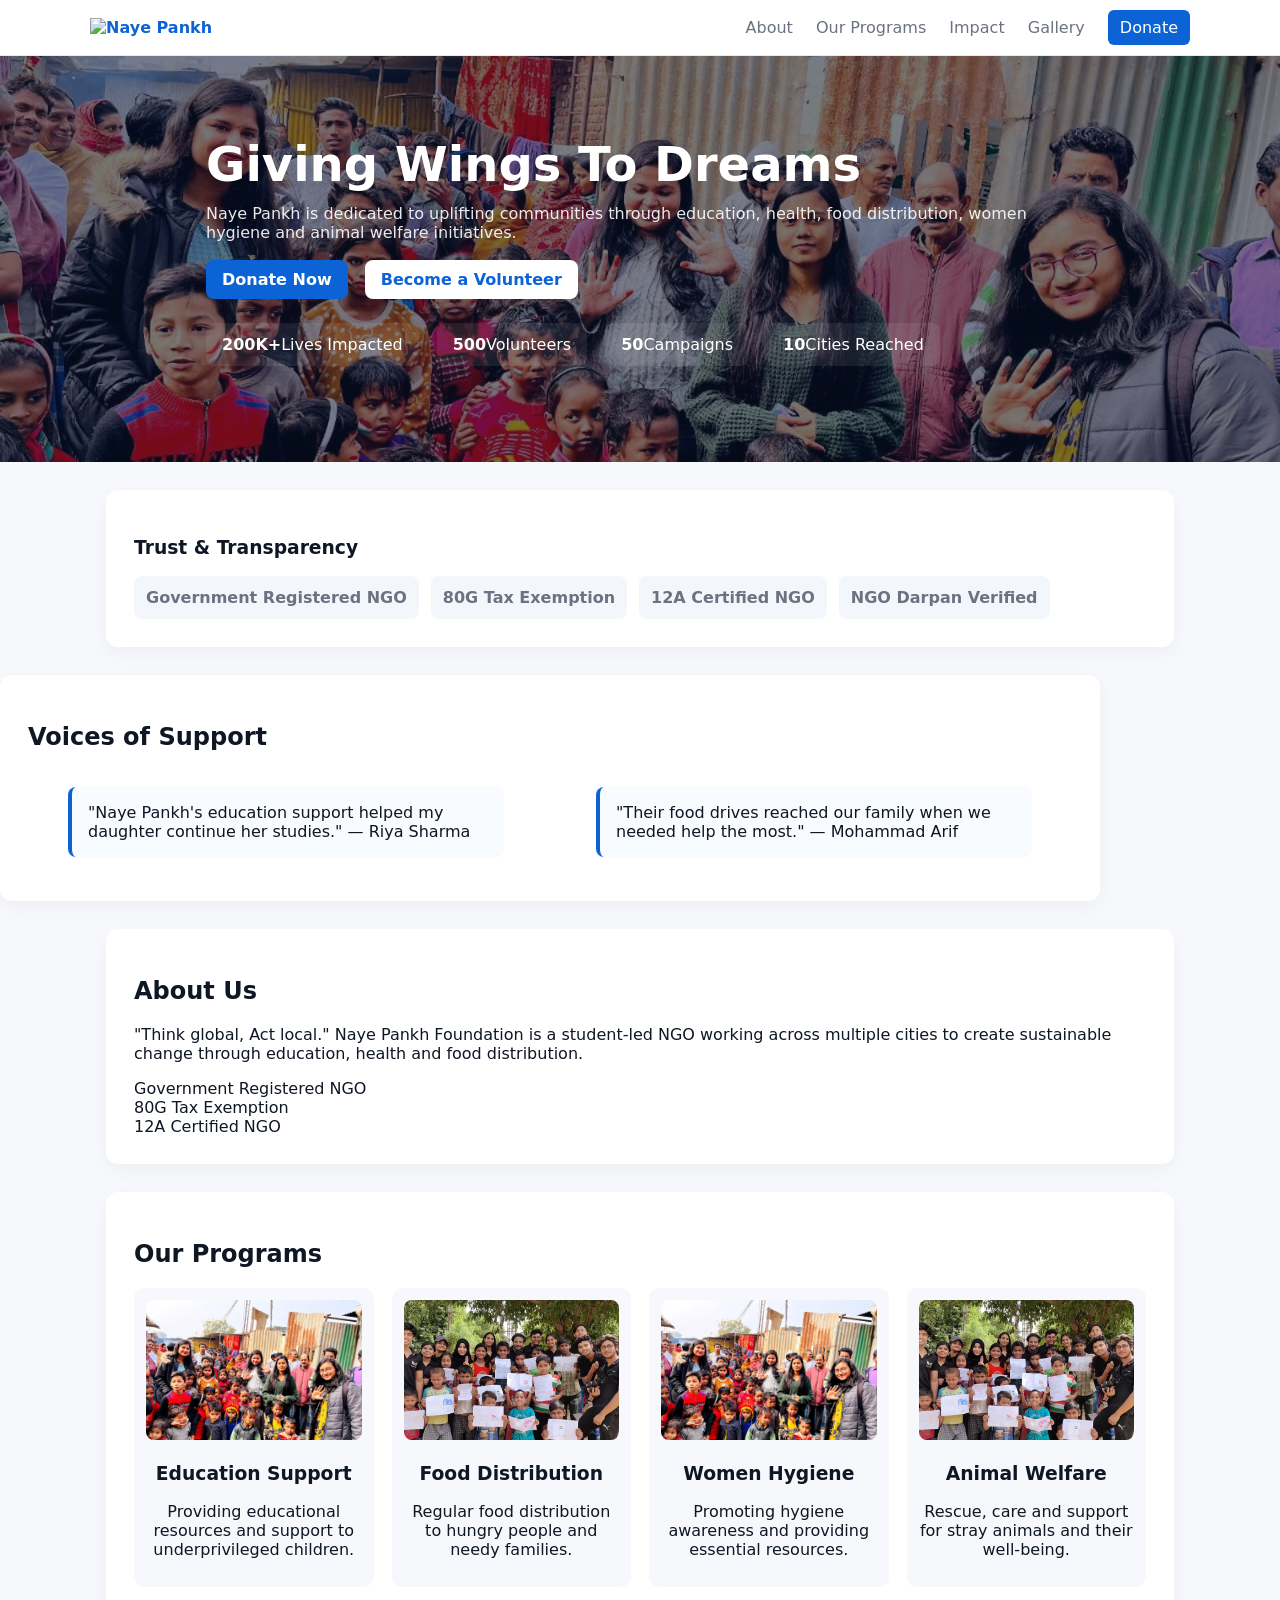
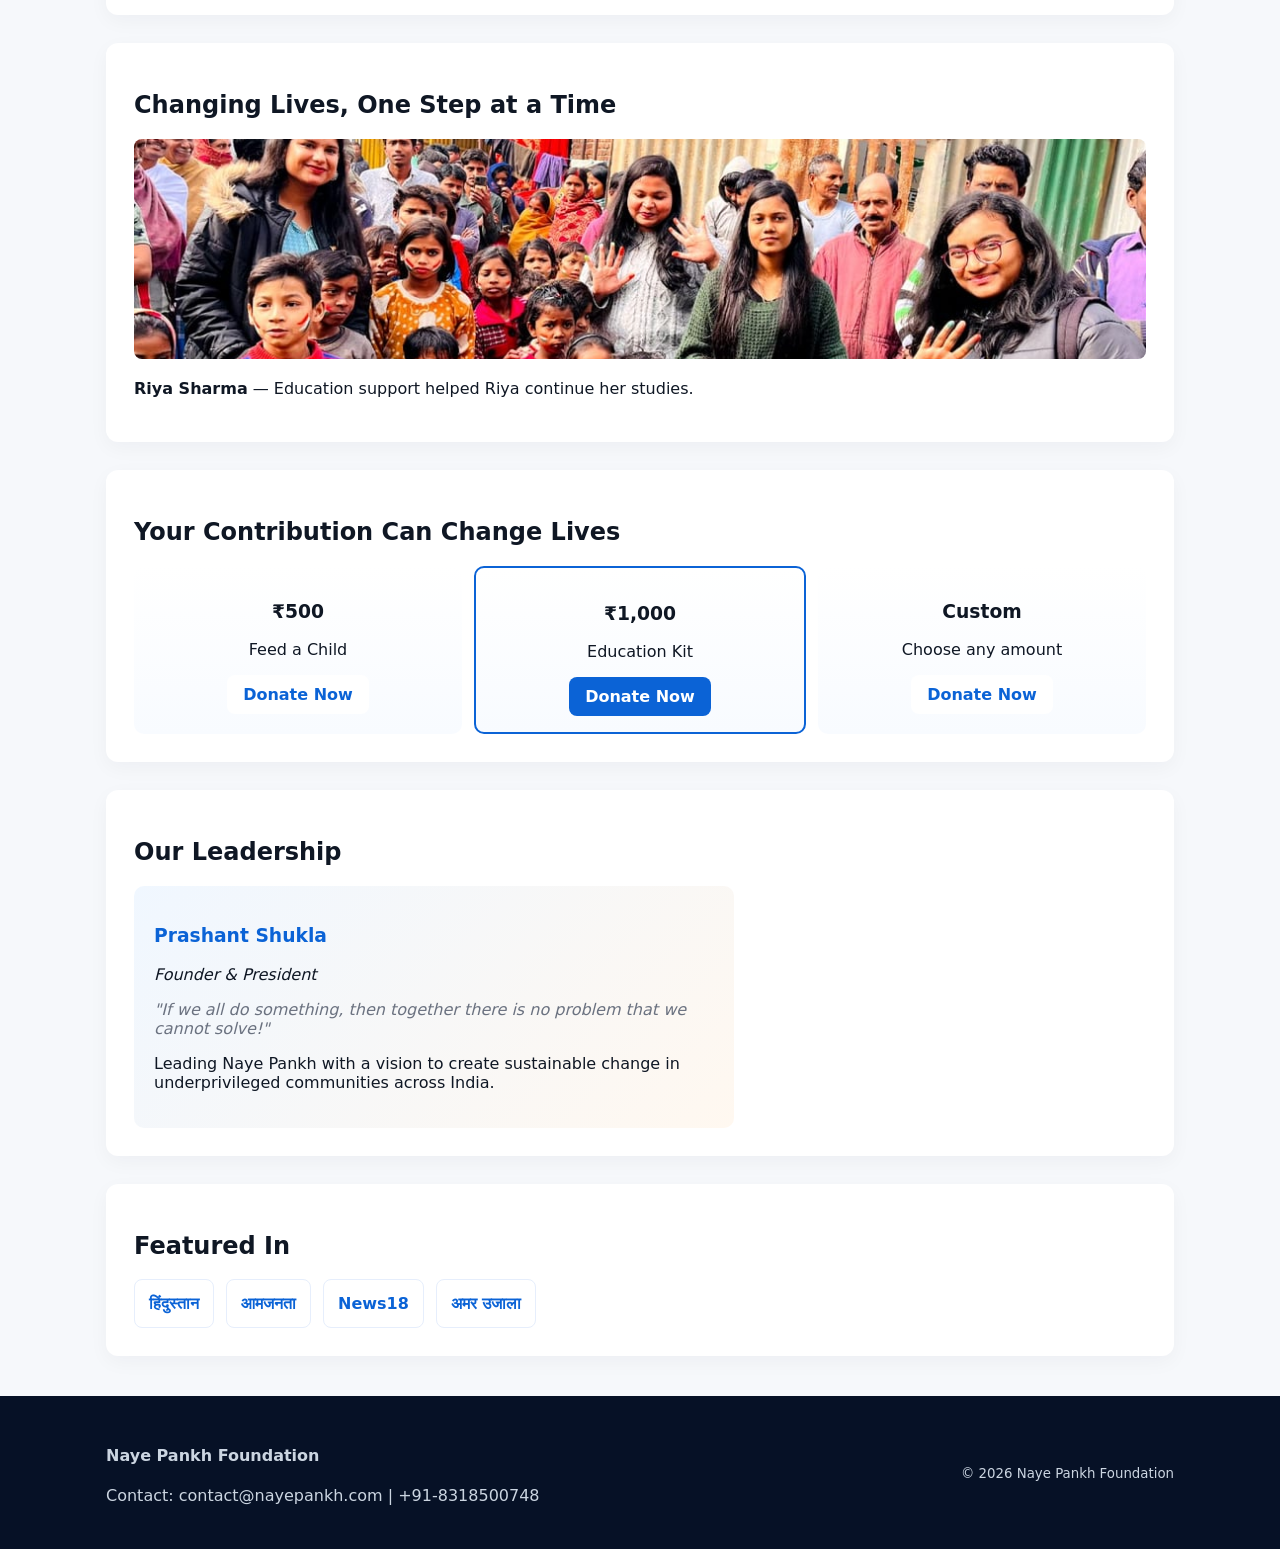
==== index.html @ ce57895b "Initial commit: Naye Pankh NGO website with multi-page design, donation UI, and Razorpay integration" ====
<!doctype html>
<html lang="en">
<head>
  <meta charset="utf-8" />
  <meta name="viewport" content="width=device-width, initial-scale=1" />
  <title>Naye Pankh - Giving Wings To Dreams</title>
  <link rel="stylesheet" href="css/styles.css">
</head>
<body>
  <header class="nav">
    <div class="container nav-inner">
      <div class="brand">
        <img class="logo" src="assets/logo.png" alt="Naye Pankh" onerror="this.onerror=null;this.src='https://assets.zyrosite.com/cdn-cgi/image/format=auto,w=512,fit=crop/YKbL494Mv8Ip3qgy/whatsapp-image-2023-01-31-at-9.40.45-pm-dWxpDb2pNbCaxERZ.jpeg'">
      </div>
      <nav class="menu">
        <a href="about.html">About</a>
        <a href="index.html#programs">Our Programs</a>
        <a href="index.html#impact">Impact</a>
        <a href="gallery.html">Gallery</a>
        <a class="donate" href="donate.html">Donate</a>
      </nav>
    </div>
  </header>

  <section class="hero">
    <div class="hero-overlay"></div>
    <div class="container hero-inner">
      <h1>Giving Wings To Dreams</h1>
      <p>Naye Pankh is dedicated to uplifting communities through education, health, food distribution, women hygiene and animal welfare initiatives.</p>
      <div class="hero-ctas">
        <a class="btn primary" href="donate.html">Donate Now</a>
        <a class="btn" href="#volunteer">Become a Volunteer</a>
      </div>
      <ul class="stats">
        <li><strong id="stat1">200K+</strong><span>Lives Impacted</span></li>
        <li><strong id="stat2">500+</strong><span>Volunteers</span></li>
        <li><strong id="stat3">50+</strong><span>Campaigns</span></li>
        <li><strong id="stat4">10+</strong><span>Cities Reached</span></li>
      </ul>
    </div>
  </section>

  <section class="container trust-certs">
    <div class="card">
      <h3>Trust & Transparency</h3>
      <div class="cert-grid">
        <div class="cert-item">Government Registered NGO</div>
        <div class="cert-item">80G Tax Exemption</div>
        <div class="cert-item">12A Certified NGO</div>
        <div class="cert-item">NGO Darpan Verified</div>
      </div>
    </div>
  </section>

  <section id="testimonials" class="container card">
    <h2>Voices of Support</h2>
    <div class="testimonials">
      <blockquote>
        "Naye Pankh's education support helped my daughter continue her studies." — Riya Sharma
      </blockquote>
      <blockquote>
        "Their food drives reached our family when we needed help the most." — Mohammad Arif
      </blockquote>
    </div>
  </section>

  <main class="container">
    <section id="about" class="card">
      <h2>About Us</h2>
      <p>"Think global, Act local." Naye Pankh Foundation is a student-led NGO working across multiple cities to create sustainable change through education, health and food distribution.</p>
      <div class="certs">
        <div class="cert">Government Registered NGO</div>
        <div class="cert">80G Tax Exemption</div>
        <div class="cert">12A Certified NGO</div>
      </div>
    </section>

    <section id="programs" class="card programs">
      <h2>Our Programs</h2>
      <div class="grid">
        <article>
          <img src="assets/img1.jpg" alt="Education">
          <h3>Education Support</h3>
          <p>Providing educational resources and support to underprivileged children.</p>
        </article>
        <article>
          <img src="assets/img2.jpg" alt="Food">
          <h3>Food Distribution</h3>
          <p>Regular food distribution to hungry people and needy families.</p>
        </article>
        <article>
          <img src="assets/img3.jpg" alt="Women Hygiene">
          <h3>Women Hygiene</h3>
          <p>Promoting hygiene awareness and providing essential resources.</p>
        </article>
        <article>
          <img src="assets/img4.jpg" alt="Animal Welfare">
          <h3>Animal Welfare</h3>
          <p>Rescue, care and support for stray animals and their well-being.</p>
        </article>
      </div>
    </section>

    <section id="impact" class="card impact">
      <h2>Changing Lives, One Step at a Time</h2>
      <div class="carousel" id="carousel">
        <div class="slide active">
          <img src="assets/impact1.jpg" alt="Impact 1">
          <p><strong>Riya Sharma</strong> — Education support helped Riya continue her studies.</p>
        </div>
        <div class="slide">
          <img src="assets/impact2.jpg" alt="Impact 2">
          <p><strong>Mohammad Arif</strong> — Regular food support helped his family.</p>
        </div>
      </div>
    </section>

    <section id="donate" class="card donate">
      <h2>Your Contribution Can Change Lives</h2>
      <div class="donation-grid">
        <div class="donation">
          <h3>₹500</h3>
          <p>Feed a Child</p>
          <a class="btn" href="https://nayepankh.com/donate">Donate Now</a>
        </div>
        <div class="donation popular">
          <h3>₹1,000</h3>
          <p>Education Kit</p>
          <a class="btn primary" href="https://nayepankh.com/donate">Donate Now</a>
        </div>
        <div class="donation">
          <h3>Custom</h3>
          <p>Choose any amount</p>
          <a class="btn" href="https://nayepankh.com/donate">Donate Now</a>
        </div>
      </div>
    </section>

    <section id="founder" class="card">
      <h2>Our Leadership</h2>
      <div class="founder-box">
        <h3>Prashant Shukla</h3>
        <p><em>Founder & President</em></p>
        <blockquote>"If we all do something, then together there is no problem that we cannot solve!"</blockquote>
        <p>Leading Naye Pankh with a vision to create sustainable change in underprivileged communities across India.</p>
      </div>
    </section>

    <section id="media" class="card">
      <h2>Featured In</h2>
      <div class="media-grid">
        <div class="media-item">हिंदुस्तान</div>
        <div class="media-item">आमजनता</div>
        <div class="media-item">News18</div>
        <div class="media-item">अमर उजाला</div>
      </div>
    </section>

  </main>

  <footer class="site-footer">
    <div class="container footer-inner">
      <div>
        <h4>Naye Pankh Foundation</h4>
        <p>Contact: contact@nayepankh.com | +91-8318500748</p>
      </div>
      <div>
        <small>© 2026 Naye Pankh Foundation</small>
      </div>
    </div>
  </footer>

  <script src="js/main.js"></script>
</body>
</html>
---- css/styles.css ----
:root{
  --primary:#0b63d6;
  --muted:#6b7280;
  --bg:#f6f8fb;
  --card:#ffffff;
}
*{box-sizing:border-box}
body{font-family:Inter, system-ui, Arial, sans-serif;margin:0;background:var(--bg);color:#0f1724}
.container{max-width:1100px;margin:0 auto;padding:0 16px}
.nav{background:#fff;border-bottom:1px solid #e6e9ef}
.nav-inner{display:flex;align-items:center;justify-content:space-between;padding:18px 0}
.brand{font-weight:700;color:var(--primary)}
.logo{height:44px}
.menu a{margin-left:18px;text-decoration:none;color:var(--muted)}
.menu a.donate{background:var(--primary);color:#fff;padding:8px 12px;border-radius:6px}
.hero{position:relative;padding:80px 0;background-image:linear-gradient(rgba(7,18,45,0.55),rgba(7,18,45,0.55)),url('../assets/hero.jpg');background-size:cover;background-position:center;color:#fff}
.hero-inner{max-width:900px}
.hero h1{font-size:48px;margin:0 0 12px}
.hero p{color:rgba(255,255,255,0.9);margin:0 0 18px}
.btn{display:inline-block;padding:10px 16px;border-radius:8px;background:#fff;color:var(--primary);text-decoration:none;font-weight:600}
.btn.primary{background:var(--primary);color:#fff}
.hero-ctas .btn{margin-right:12px}
.stats{display:flex;gap:18px;margin-top:24px;list-style:none;padding:0}
.stats li{background:rgba(255,255,255,0.08);padding:12px 16px;border-radius:8px}
.card{background:var(--card);padding:28px;margin:28px 0;border-radius:12px;box-shadow:0 6px 20px rgba(7,18,45,0.04)}
.trust-certs .cert-grid{display:flex;gap:12px;flex-wrap:wrap;margin-top:12px}
.cert-item{background:#f3f7fb;padding:12px;border-radius:8px;color:var(--muted);font-weight:600}

.testimonials{display:flex;gap:12px;flex-wrap:wrap}
.testimonials blockquote{flex:1;background:#f8fbff;padding:16px;border-left:4px solid var(--primary);border-radius:8px}

.founder-box{background:linear-gradient(135deg,#f0f7ff,#fff8f0);padding:20px;border-radius:10px;max-width:600px}
.founder-box h3{color:var(--primary)}
.founder-box blockquote{font-size:16px;font-style:italic;margin:12px 0;color:var(--muted)}

.media-grid{display:flex;gap:12px;flex-wrap:wrap;margin-top:12px}
.media-item{background:#fff;border:1px solid #e6eefc;padding:14px;border-radius:8px;font-weight:600;color:var(--primary)}

.donate-hero{display:flex;gap:18px;align-items:flex-start}
.donation-presets{display:flex;gap:10px;flex-wrap:wrap;margin-top:12px}
.preset{background:#fff;border:1px solid #e6eefc;padding:12px 14px;border-radius:10px;cursor:pointer;font-weight:700}
.preset span{display:block;font-weight:400;font-size:13px;color:var(--muted)}
.preset.popular{border:2px solid var(--primary);background:linear-gradient(180deg,#fff,#f0f7ff)}
.donation-custom{margin-top:12px;display:flex;gap:8px;align-items:center}
.donation-custom input{padding:8px;border-radius:8px;border:1px solid #dbe7ff;width:160px}
.donate-actions{margin-top:14px;display:flex;gap:10px}
.btn.large{padding:12px 18px;font-size:16px}
.donation-story{max-width:320px;background:#fff;padding:16px;border-radius:10px;text-align:left}
.donation-story img{width:100%;height:140px;object-fit:cover;border-radius:8px}

/* Modal */
.modal{position:fixed;inset:0;display:none;align-items:center;justify-content:center;background:rgba(7,18,45,0.45)}
.modal[aria-hidden="false"]{display:flex}
.modal-content{background:#fff;padding:20px;border-radius:12px;max-width:420px;position:relative}
.modal-close{position:absolute;right:10px;top:6px;border:none;background:none;font-size:20px;cursor:pointer}

@media(max-width:800px){
  .donate-hero{flex-direction:column}
}
.programs .grid{display:grid;grid-template-columns:repeat(auto-fit,minmax(220px,1fr));gap:18px}
.programs article{background:var(--bg);padding:12px;border-radius:10px;text-align:center}
.programs img{width:100%;height:140px;object-fit:cover;border-radius:8px}
.carousel{display:flex;overflow:hidden;gap:12px}
.slide{min-width:100%;transition:transform .5s ease;display:none}
.slide.active{display:block}
.slide img{width:100%;height:220px;object-fit:cover;border-radius:8px}
.donation-grid{display:flex;gap:12px;flex-wrap:wrap}
.donation{flex:1;min-width:180px;padding:16px;border-radius:10px;background:linear-gradient(180deg,#fff,#f8fbff);text-align:center}
.donation.popular{border:2px solid var(--primary)}
.site-footer{background:#061126;color:#cbd5e1;padding:28px 0;margin-top:40px}
.footer-inner{display:flex;justify-content:space-between;align-items:center}

@media(max-width:700px){
  .hero h1{font-size:30px}
  .stats{flex-direction:column}
  .footer-inner{flex-direction:column;gap:12px}
}
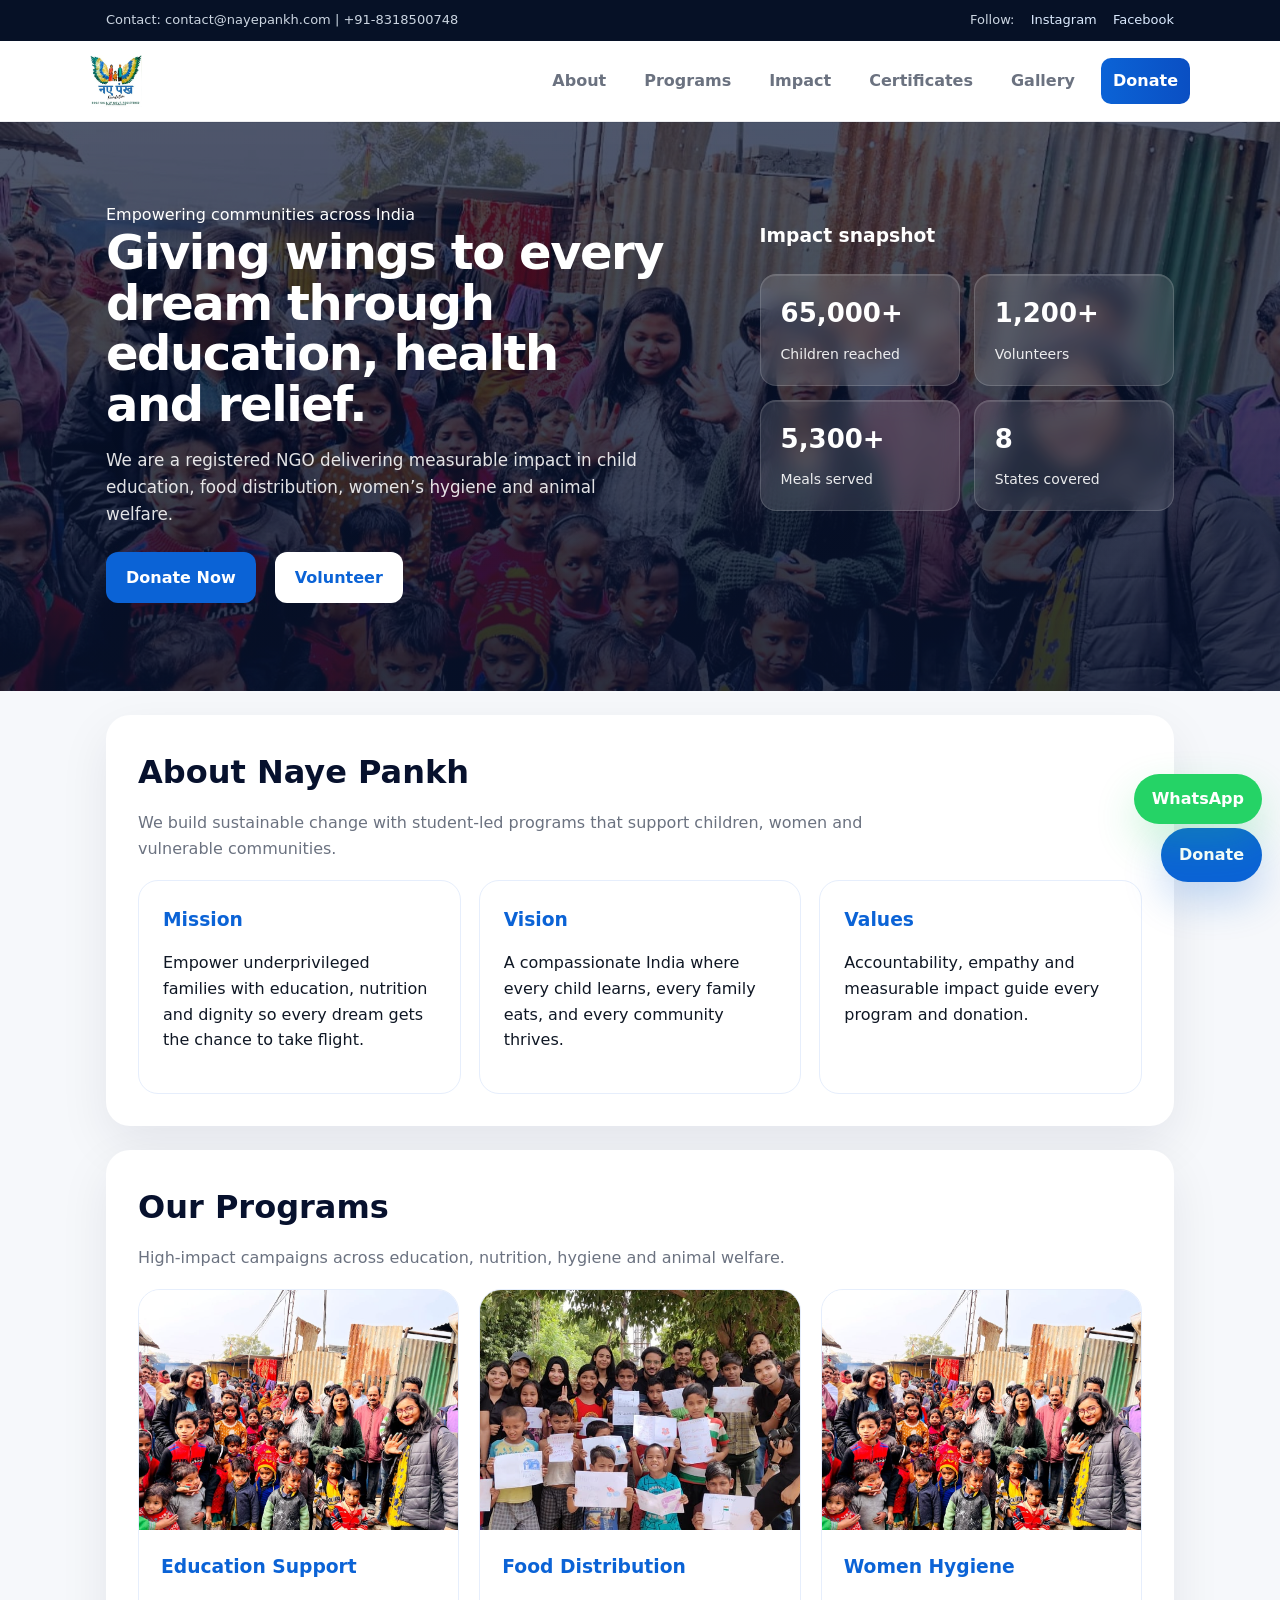
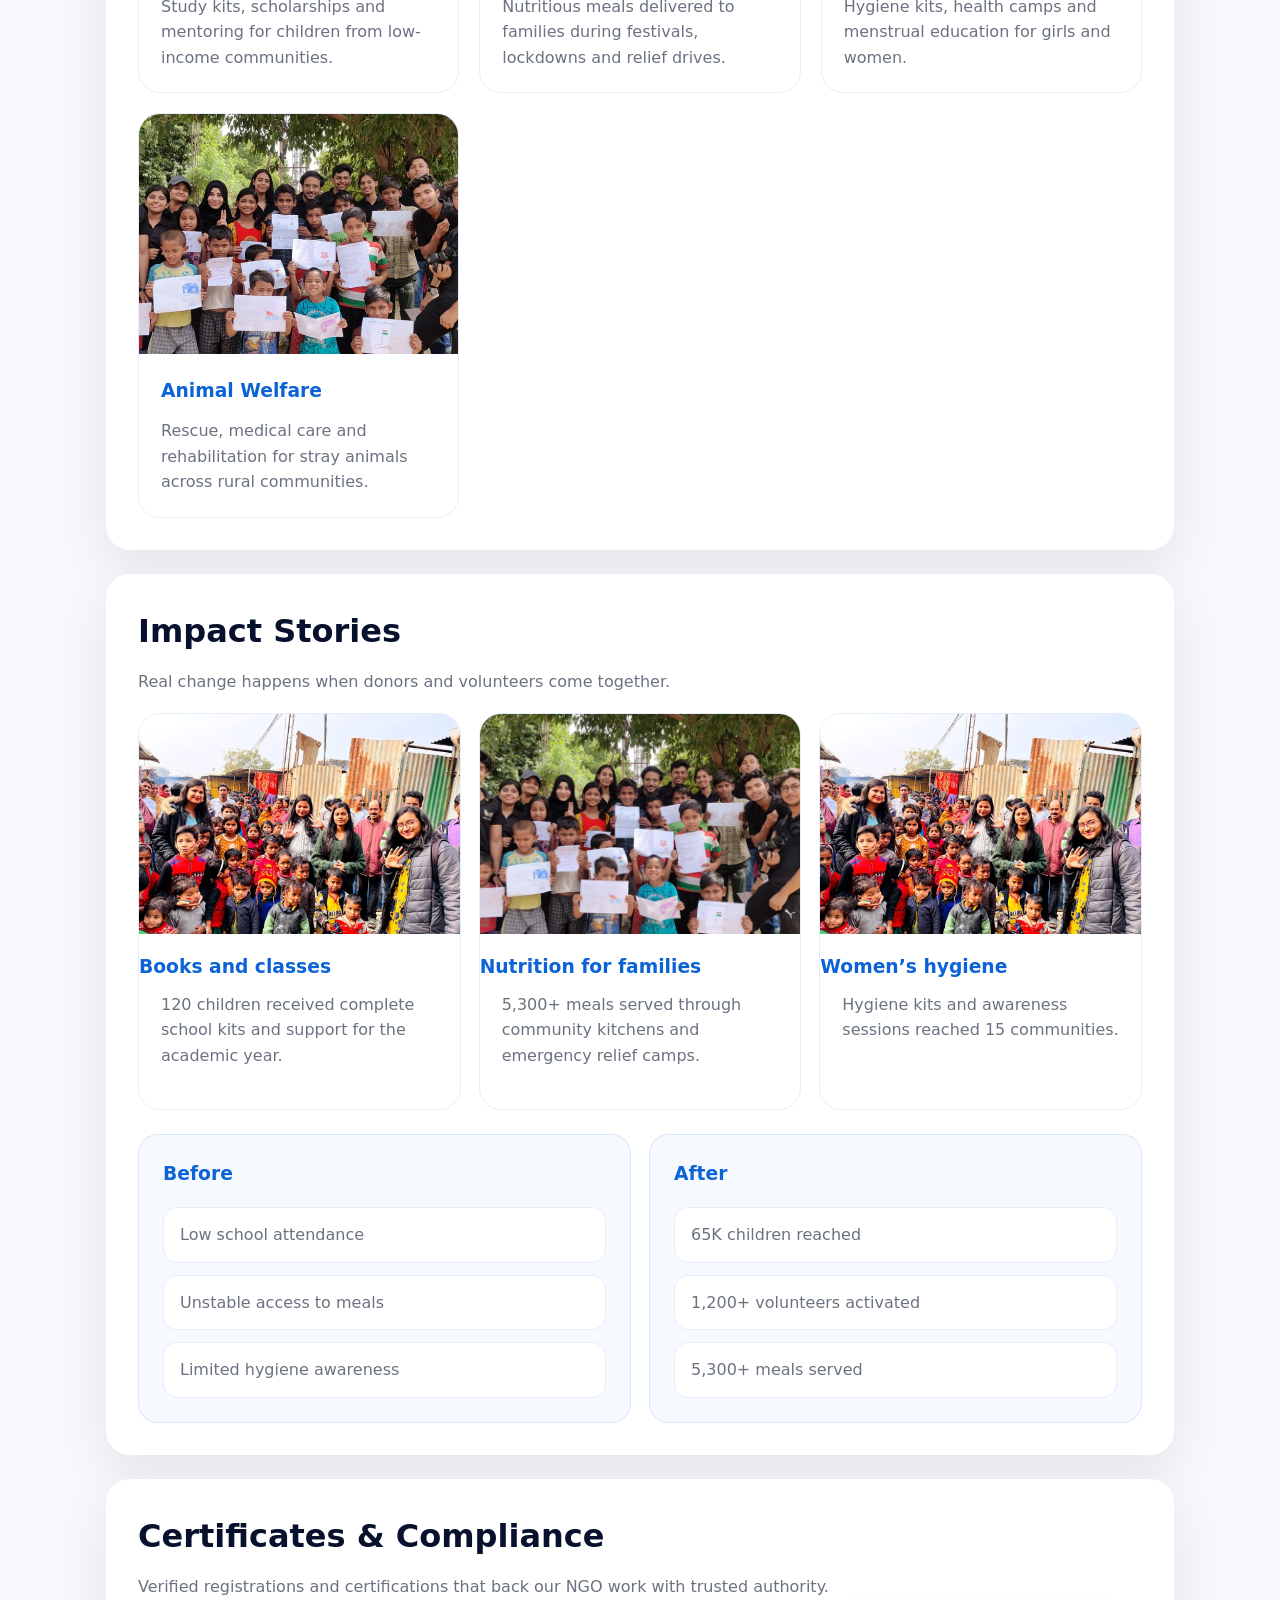
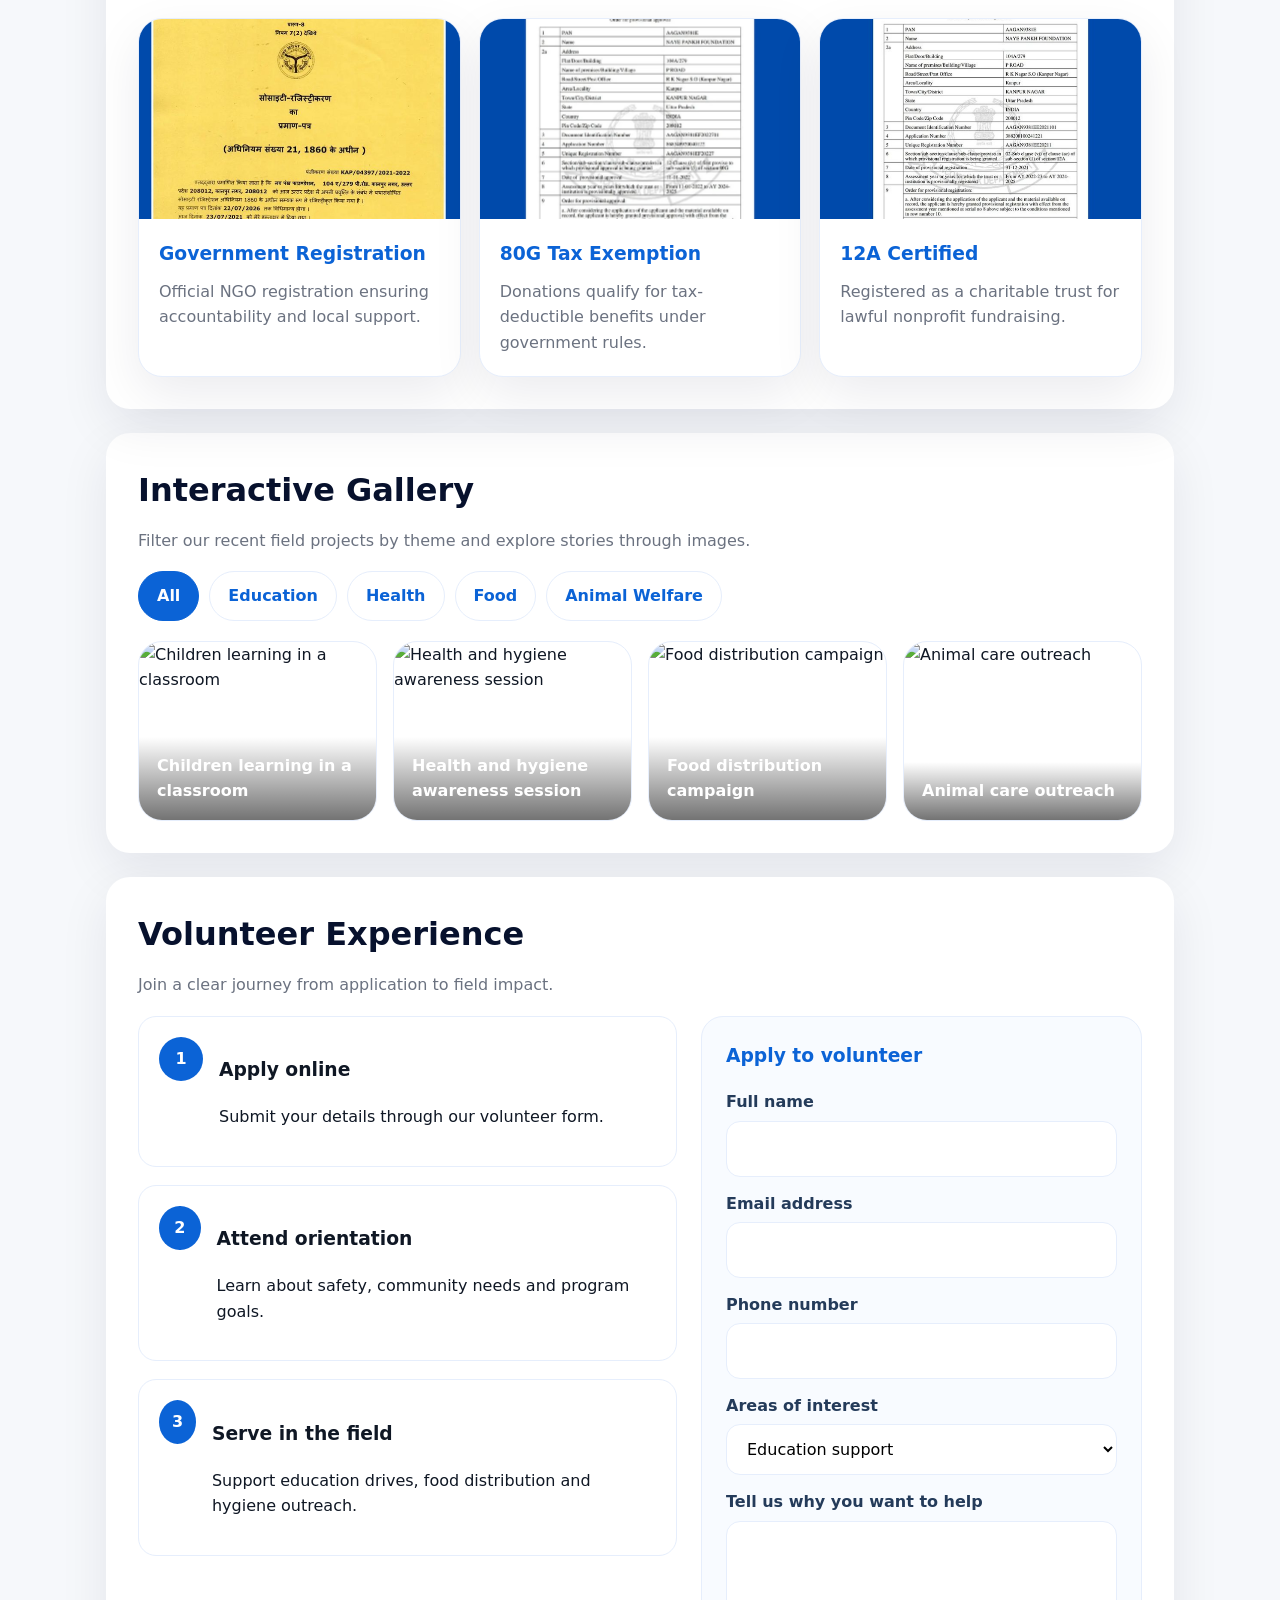
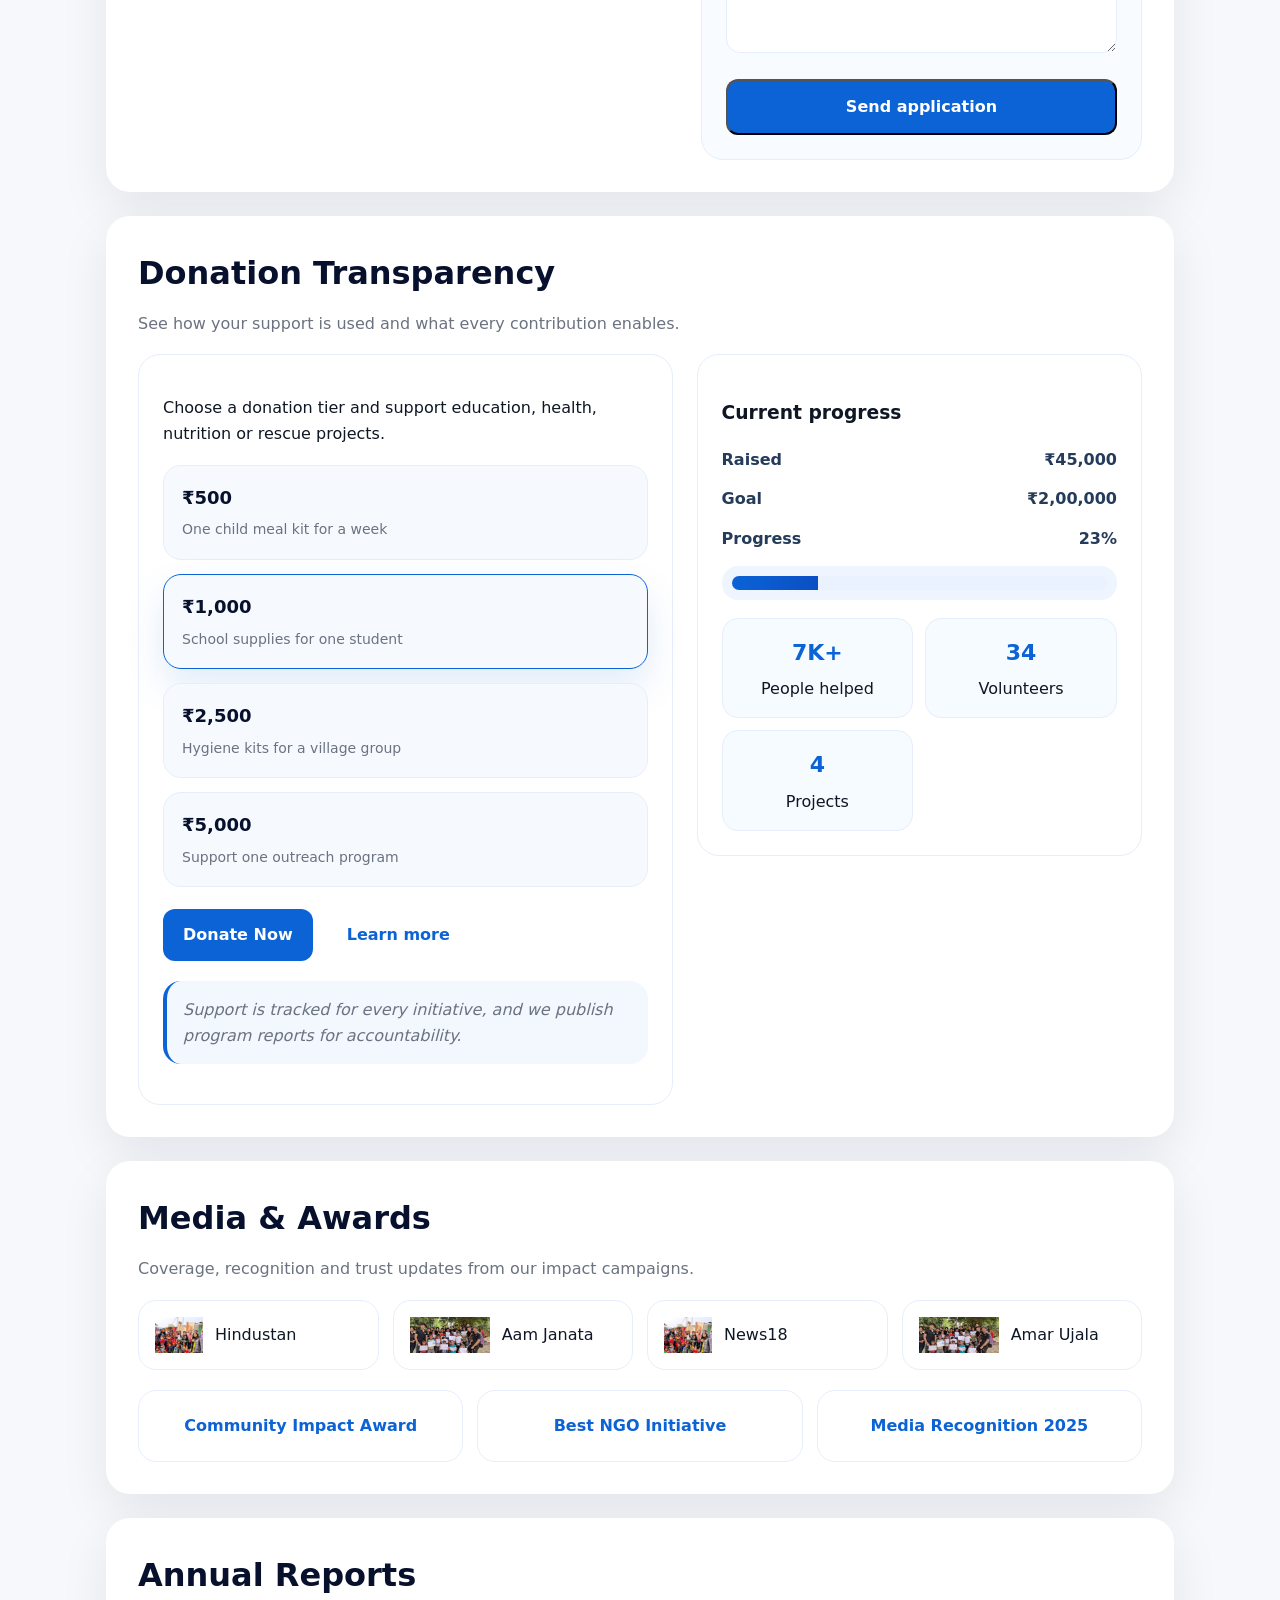
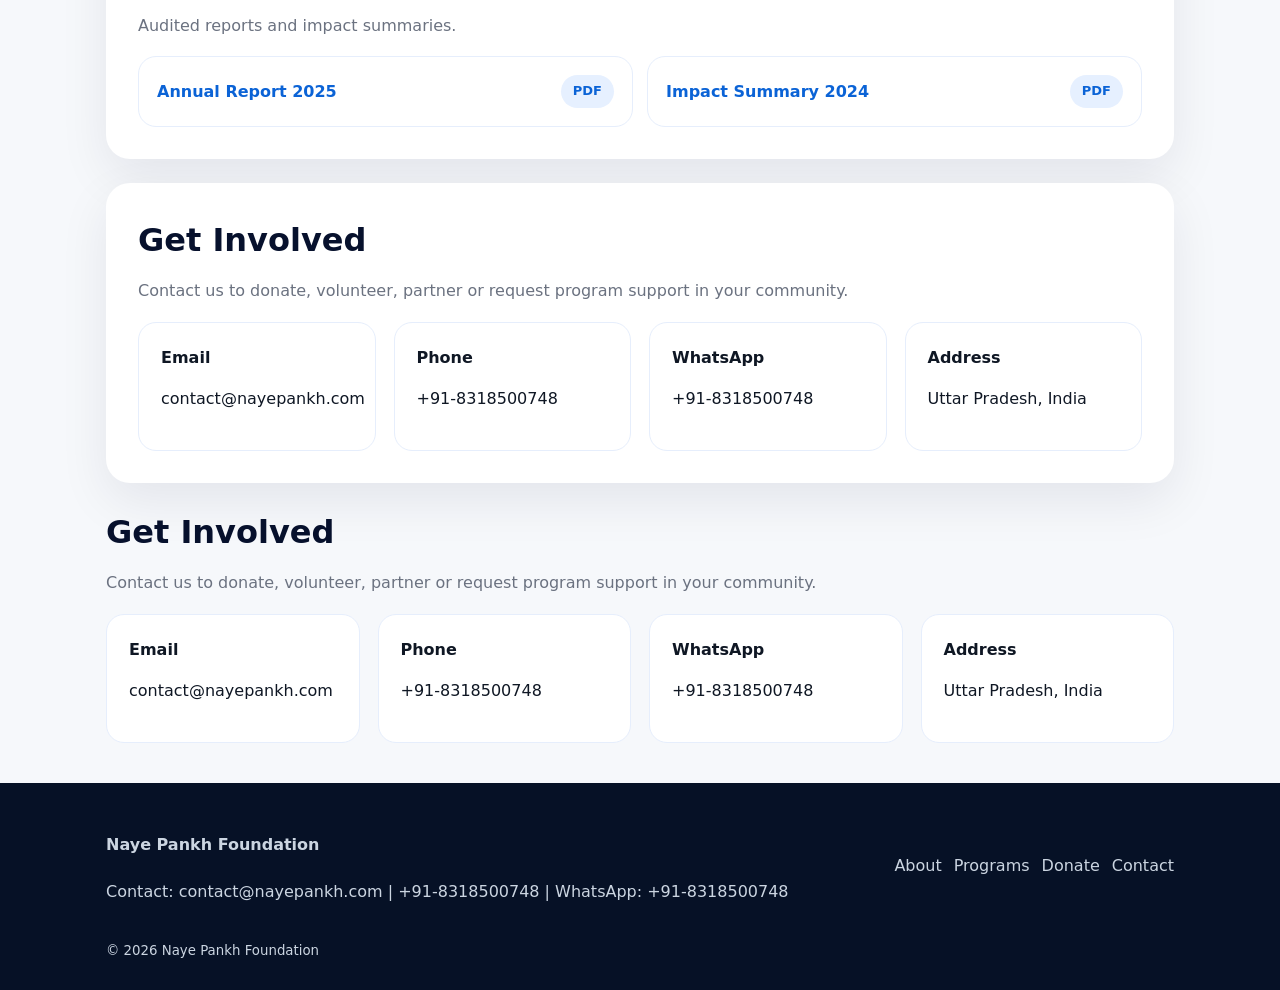
==== commit 64ec3ca7: "Prepare static site for GitHub/Netlify deployment" ====
--- a/index.html
+++ b/index.html
@@ -1,22 +1,31 @@
-<!doctype html>
+﻿<!doctype html>
 <html lang="en">
 <head>
   <meta charset="utf-8" />
   <meta name="viewport" content="width=device-width, initial-scale=1" />
-  <title>Naye Pankh - Giving Wings To Dreams</title>
+  <meta name="description" content="Naye Pankh Foundation is a registered NGO delivering education, food, hygiene and animal welfare programs across India." />
+  <title>Naye Pankh Foundation | Giving Wings to Dreams</title>
   <link rel="stylesheet" href="css/styles.css">
 </head>
 <body>
-  <header class="nav">
+  <div class="topbar">
+    <div class="container">
+      <div>Contact: contact@nayepankh.com | +91-8318500748</div>
+      <div>Follow: <a href="#">Instagram</a> <a href="#">Facebook</a></div>
+    </div>
+  </div>
+
+  <header class="nav" aria-label="Main navigation">
     <div class="container nav-inner">
       <div class="brand">
-        <img class="logo" src="assets/logo.png" alt="Naye Pankh" onerror="this.onerror=null;this.src='https://assets.zyrosite.com/cdn-cgi/image/format=auto,w=512,fit=crop/YKbL494Mv8Ip3qgy/whatsapp-image-2023-01-31-at-9.40.45-pm-dWxpDb2pNbCaxERZ.jpeg'">
-      </div>
-      <nav class="menu">
+        <img class="logo" src="assets/logo.avif" alt="Naye Pankh Foundation">
+      </div>
+      <nav class="menu" role="navigation" aria-label="Primary">
         <a href="about.html">About</a>
-        <a href="index.html#programs">Our Programs</a>
+        <a href="index.html#programs">Programs</a>
         <a href="index.html#impact">Impact</a>
-        <a href="gallery.html">Gallery</a>
+        <a href="#certificates">Certificates</a>
+        <a href="#gallery">Gallery</a>
         <a class="donate" href="donate.html">Donate</a>
       </nav>
     </div>
@@ -24,145 +33,385 @@
 
   <section class="hero">
     <div class="hero-overlay"></div>
-    <div class="container hero-inner">
-      <h1>Giving Wings To Dreams</h1>
-      <p>Naye Pankh is dedicated to uplifting communities through education, health, food distribution, women hygiene and animal welfare initiatives.</p>
-      <div class="hero-ctas">
-        <a class="btn primary" href="donate.html">Donate Now</a>
-        <a class="btn" href="#volunteer">Become a Volunteer</a>
-      </div>
-      <ul class="stats">
-        <li><strong id="stat1">200K+</strong><span>Lives Impacted</span></li>
-        <li><strong id="stat2">500+</strong><span>Volunteers</span></li>
-        <li><strong id="stat3">50+</strong><span>Campaigns</span></li>
-        <li><strong id="stat4">10+</strong><span>Cities Reached</span></li>
-      </ul>
+    <div class="container hero-inner animate-up">
+      <div class="hero-copy">
+        <span class="eyebrow">Empowering communities across India</span>
+        <h1>Giving wings to every dream through education, health and relief.</h1>
+        <p>We are a registered NGO delivering measurable impact in child education, food distribution, women’s hygiene and animal welfare.</p>
+        <div class="hero-ctas">
+          <a class="btn primary" href="donate.html">Donate Now</a>
+          <a class="btn" href="#volunteer">Volunteer</a>
+        </div>
+      </div>
+
+      <div class="hero-stats-card">
+        <h3>Impact snapshot</h3>
+        <ul class="stats">
+          <li><strong id="stat1">65K</strong><span>Children reached</span></li>
+          <li><strong id="stat2">1,200+</strong><span>Volunteers</span></li>
+          <li><strong id="stat3">5,300+</strong><span>Meals served</span></li>
+          <li><strong id="stat4">8</strong><span>States covered</span></li>
+        </ul>
+      </div>
     </div>
   </section>
 
-  <section class="container trust-certs">
-    <div class="card">
-      <h3>Trust & Transparency</h3>
-      <div class="cert-grid">
-        <div class="cert-item">Government Registered NGO</div>
-        <div class="cert-item">80G Tax Exemption</div>
-        <div class="cert-item">12A Certified NGO</div>
-        <div class="cert-item">NGO Darpan Verified</div>
-      </div>
-    </div>
-  </section>
-
-  <section id="testimonials" class="container card">
-    <h2>Voices of Support</h2>
-    <div class="testimonials">
-      <blockquote>
-        "Naye Pankh's education support helped my daughter continue her studies." — Riya Sharma
-      </blockquote>
-      <blockquote>
-        "Their food drives reached our family when we needed help the most." — Mohammad Arif
-      </blockquote>
-    </div>
-  </section>
-
   <main class="container">
-    <section id="about" class="card">
-      <h2>About Us</h2>
-      <p>"Think global, Act local." Naye Pankh Foundation is a student-led NGO working across multiple cities to create sustainable change through education, health and food distribution.</p>
-      <div class="certs">
-        <div class="cert">Government Registered NGO</div>
-        <div class="cert">80G Tax Exemption</div>
-        <div class="cert">12A Certified NGO</div>
-      </div>
-    </section>
-
-    <section id="programs" class="card programs">
-      <h2>Our Programs</h2>
+    <section id="about" class="card about-section animate-up">
+      <div class="section-header">
+        <h2>About Naye Pankh</h2>
+        <p>We build sustainable change with student-led programs that support children, women and vulnerable communities.</p>
+      </div>
+      <div class="about-grid">
+        <div class="about-card">
+          <h3>Mission</h3>
+          <p>Empower underprivileged families with education, nutrition and dignity so every dream gets the chance to take flight.</p>
+        </div>
+        <div class="about-card">
+          <h3>Vision</h3>
+          <p>A compassionate India where every child learns, every family eats, and every community thrives.</p>
+        </div>
+        <div class="about-card">
+          <h3>Values</h3>
+          <p>Accountability, empathy and measurable impact guide every program and donation.</p>
+        </div>
+      </div>
+    </section>
+
+    <section id="programs" class="card programs animate-up">
+      <div class="section-header">
+        <h2>Our Programs</h2>
+        <p>High-impact campaigns across education, nutrition, hygiene and animal welfare.</p>
+      </div>
       <div class="grid">
         <article>
-          <img src="assets/img1.jpg" alt="Education">
-          <h3>Education Support</h3>
-          <p>Providing educational resources and support to underprivileged children.</p>
+          <img class="card-media" src="assets/img1.jpg" alt="Education Support">
+          <div class="card-body">
+            <h3>Education Support</h3>
+            <p>Study kits, scholarships and mentoring for children from low-income communities.</p>
+          </div>
         </article>
         <article>
-          <img src="assets/img2.jpg" alt="Food">
-          <h3>Food Distribution</h3>
-          <p>Regular food distribution to hungry people and needy families.</p>
+          <img class="card-media" src="assets/img2.jpg" alt="Food Distribution">
+          <div class="card-body">
+            <h3>Food Distribution</h3>
+            <p>Nutritious meals delivered to families during festivals, lockdowns and relief drives.</p>
+          </div>
         </article>
         <article>
-          <img src="assets/img3.jpg" alt="Women Hygiene">
-          <h3>Women Hygiene</h3>
-          <p>Promoting hygiene awareness and providing essential resources.</p>
+          <img class="card-media" src="assets/img3.jpg" alt="Women Hygiene">
+          <div class="card-body">
+            <h3>Women Hygiene</h3>
+            <p>Hygiene kits, health camps and menstrual education for girls and women.</p>
+          </div>
         </article>
         <article>
-          <img src="assets/img4.jpg" alt="Animal Welfare">
-          <h3>Animal Welfare</h3>
-          <p>Rescue, care and support for stray animals and their well-being.</p>
+          <img class="card-media" src="assets/img4.jpg" alt="Animal Welfare">
+          <div class="card-body">
+            <h3>Animal Welfare</h3>
+            <p>Rescue, medical care and rehabilitation for stray animals across rural communities.</p>
+          </div>
         </article>
       </div>
     </section>
 
-    <section id="impact" class="card impact">
-      <h2>Changing Lives, One Step at a Time</h2>
-      <div class="carousel" id="carousel">
-        <div class="slide active">
-          <img src="assets/impact1.jpg" alt="Impact 1">
-          <p><strong>Riya Sharma</strong> — Education support helped Riya continue her studies.</p>
-        </div>
-        <div class="slide">
-          <img src="assets/impact2.jpg" alt="Impact 2">
-          <p><strong>Mohammad Arif</strong> — Regular food support helped his family.</p>
-        </div>
-      </div>
-    </section>
-
-    <section id="donate" class="card donate">
-      <h2>Your Contribution Can Change Lives</h2>
-      <div class="donation-grid">
-        <div class="donation">
-          <h3>₹500</h3>
-          <p>Feed a Child</p>
-          <a class="btn" href="https://nayepankh.com/donate">Donate Now</a>
-        </div>
-        <div class="donation popular">
-          <h3>₹1,000</h3>
-          <p>Education Kit</p>
-          <a class="btn primary" href="https://nayepankh.com/donate">Donate Now</a>
-        </div>
-        <div class="donation">
-          <h3>Custom</h3>
-          <p>Choose any amount</p>
-          <a class="btn" href="https://nayepankh.com/donate">Donate Now</a>
-        </div>
-      </div>
-    </section>
-
-    <section id="founder" class="card">
-      <h2>Our Leadership</h2>
-      <div class="founder-box">
-        <h3>Prashant Shukla</h3>
-        <p><em>Founder & President</em></p>
-        <blockquote>"If we all do something, then together there is no problem that we cannot solve!"</blockquote>
-        <p>Leading Naye Pankh with a vision to create sustainable change in underprivileged communities across India.</p>
-      </div>
-    </section>
-
-    <section id="media" class="card">
-      <h2>Featured In</h2>
+    <section id="impact" class="card impact animate-up">
+      <div class="section-header">
+        <h2>Impact Stories</h2>
+        <p>Real change happens when donors and volunteers come together.</p>
+      </div>
+      <div class="success-grid">
+        <div class="success-card">
+          <img src="assets/impact1.jpg" alt="Child reading books">
+          <h3>Books and classes</h3>
+          <p>120 children received complete school kits and support for the academic year.</p>
+        </div>
+        <div class="success-card">
+          <img src="assets/impact2.jpg" alt="Meal distribution">
+          <h3>Nutrition for families</h3>
+          <p>5,300+ meals served through community kitchens and emergency relief camps.</p>
+        </div>
+        <div class="success-card">
+          <img src="assets/img3.jpg" alt="Hygiene program">
+          <h3>Women’s hygiene</h3>
+          <p>Hygiene kits and awareness sessions reached 15 communities.</p>
+        </div>
+      </div>
+      <div class="before-after-grid">
+        <div class="before-after-card before">
+          <h3>Before</h3>
+          <ul>
+            <li>Low school attendance</li>
+            <li>Unstable access to meals</li>
+            <li>Limited hygiene awareness</li>
+          </ul>
+        </div>
+        <div class="before-after-card after">
+          <h3>After</h3>
+          <ul>
+            <li>65K children reached</li>
+            <li>1,200+ volunteers activated</li>
+            <li>5,300+ meals served</li>
+          </ul>
+        </div>
+      </div>
+    </section>
+
+    <section id="certificates" class="card trust-certs animate-up">
+      <div class="section-header">
+        <h2>Certificates & Compliance</h2>
+        <p>Verified registrations and certifications that back our NGO work with trusted authority.</p>
+      </div>
+      <div class="cert-grid certificate-grid">
+        <div class="certificate-card">
+          <img src="assets/certificate-society.png" alt="Society registration certificate">
+          <div class="certificate-card-info">
+            <h3>Government Registration</h3>
+            <p>Official NGO registration ensuring accountability and local support.</p>
+          </div>
+        </div>
+        <div class="certificate-card">
+          <img src="assets/certificate-80g.png" alt="80G Tax Exemption certificate">
+          <div class="certificate-card-info">
+            <h3>80G Tax Exemption</h3>
+            <p>Donations qualify for tax-deductible benefits under government rules.</p>
+          </div>
+        </div>
+        <div class="certificate-card">
+          <img src="assets/certificate-12a.png" alt="12A registration certificate">
+          <div class="certificate-card-info">
+            <h3>12A Certified</h3>
+            <p>Registered as a charitable trust for lawful nonprofit fundraising.</p>
+          </div>
+        </div>
+      </div>
+    </section>
+
+    <section class="card" id="gallery">
+      <div class="section-header animate-up">
+        <h2>Interactive Gallery</h2>
+        <p>Filter our recent field projects by theme and explore stories through images.</p>
+      </div>
+      <div class="gallery-filters animate-up" role="tablist">
+        <button class="filter-btn active" data-filter="all" role="tab" aria-selected="true">All</button>
+        <button class="filter-btn" data-filter="education" role="tab">Education</button>
+        <button class="filter-btn" data-filter="health" role="tab">Health</button>
+        <button class="filter-btn" data-filter="food" role="tab">Food</button>
+        <button class="filter-btn" data-filter="animal" role="tab">Animal Welfare</button>
+      </div>
+      <div class="gallery-grid animate-up">
+        <div class="gallery-card" data-category="education">
+          <img src="https://assets.zyrosite.com/cdn-cgi/image/format=auto,w=768,h=963,fit=crop/YKbL494Mv8Ip3qgy/1-YD0yJ4erqEIN3ZWV.jpeg" alt="Children learning in a classroom">
+          <div class="gallery-caption">Children learning in a classroom</div>
+        </div>
+        <div class="gallery-card" data-category="health">
+          <img src="https://assets.zyrosite.com/cdn-cgi/image/format=auto,w=768,h=386,fit=crop/YKbL494Mv8Ip3qgy/whatsapp-image-2023-02-15-at-9.17.30-pm-AVLPXr08jETq2nyv.jpeg" alt="Health and hygiene awareness session">
+          <div class="gallery-caption">Health and hygiene awareness session</div>
+        </div>
+        <div class="gallery-card" data-category="food">
+          <img src="https://assets.zyrosite.com/cdn-cgi/image/format=auto,w=1920,fit=crop/YKbL494Mv8Ip3qgy/whatsapp-image-2023-02-05-at-9.13.03-am-YBgL64ZLPPI03WXe.jpeg" alt="Food distribution campaign">
+          <div class="gallery-caption">Food distribution campaign</div>
+        </div>
+        <div class="gallery-card" data-category="animal">
+          <img src="https://assets.zyrosite.com/cdn-cgi/image/format=auto,w=1920,fit=crop/YKbL494Mv8Ip3qgy/whatsapp-image-2023-02-05-at-9.13.05-am-AzGEo7LOeZi2gn9v.jpeg" alt="Animal care outreach">
+          <div class="gallery-caption">Animal care outreach</div>
+        </div>
+      </div>
+    </section>
+
+    <section id="volunteer" class="card volunteer-card animate-up">
+      <div class="section-header">
+        <h2>Volunteer Experience</h2>
+        <p>Join a clear journey from application to field impact.</p>
+      </div>
+      <div class="volunteer-layout">
+        <div class="volunteer-info">
+          <div class="timeline">
+            <div class="timeline-step animate-up">
+              <span class="step-number">1</span>
+              <div>
+                <h3>Apply online</h3>
+                <p>Submit your details through our volunteer form.</p>
+              </div>
+            </div>
+            <div class="timeline-step animate-up">
+              <span class="step-number">2</span>
+              <div>
+                <h3>Attend orientation</h3>
+                <p>Learn about safety, community needs and program goals.</p>
+              </div>
+            </div>
+            <div class="timeline-step animate-up">
+              <span class="step-number">3</span>
+              <div>
+                <h3>Serve in the field</h3>
+                <p>Support education drives, food distribution and hygiene outreach.</p>
+              </div>
+            </div>
+          </div>
+        </div>
+
+        <form class="application-form" action="mailto:contact@nayepankh.com" method="post" enctype="text/plain">
+          <h3>Apply to volunteer</h3>
+          <label for="volunteer-name">Full name</label>
+          <input id="volunteer-name" name="Name" type="text" required>
+
+          <label for="volunteer-email">Email address</label>
+          <input id="volunteer-email" name="Email" type="email" required>
+
+          <label for="volunteer-phone">Phone number</label>
+          <input id="volunteer-phone" name="Phone" type="tel" required>
+
+          <label for="volunteer-interest">Areas of interest</label>
+          <select id="volunteer-interest" name="Interest">
+            <option>Education support</option>
+            <option>Food distribution</option>
+            <option>Women hygiene</option>
+            <option>Animal welfare</option>
+          </select>
+
+          <label for="volunteer-message">Tell us why you want to help</label>
+          <textarea id="volunteer-message" name="Message" rows="4" required></textarea>
+
+          <button class="btn primary" type="submit">Send application</button>
+        </form>
+      </div>
+    </section>
+
+    <section id="donate" class="card donate animate-up">
+      <div class="section-header">
+        <h2>Donation Transparency</h2>
+        <p>See how your support is used and what every contribution enables.</p>
+      </div>
+      <div class="donate-panel">
+        <div class="donate-main">
+          <p>Choose a donation tier and support education, health, nutrition or rescue projects.</p>
+          <div class="donate-tiers">
+            <div class="tier" data-amount="500">
+              <div class="tier-info">
+                <div class="tier-title">₹500</div>
+                <div class="tier-desc">One child meal kit for a week</div>
+              </div>
+            </div>
+            <div class="tier suggested" data-amount="1000">
+              <div class="tier-info">
+                <div class="tier-title">₹1,000</div>
+                <div class="tier-desc">School supplies for one student</div>
+              </div>
+            </div>
+            <div class="tier" data-amount="2500">
+              <div class="tier-info">
+                <div class="tier-title">₹2,500</div>
+                <div class="tier-desc">Hygiene kits for a village group</div>
+              </div>
+            </div>
+            <div class="tier" data-amount="5000">
+              <div class="tier-info">
+                <div class="tier-title">₹5,000</div>
+                <div class="tier-desc">Support one outreach program</div>
+              </div>
+            </div>
+          </div>
+          <div class="donate-action-row">
+            <a class="btn primary" href="donate.html">Donate Now</a>
+            <a class="btn" href="contact.html">Learn more</a>
+          </div>
+          <p class="donation-quote">Support is tracked for every initiative, and we publish program reports for accountability.</p>
+        </div>
+
+        <aside class="donate-sidebar">
+          <div class="donate-sidebar-inner">
+            <h3>Current progress</h3>
+            <div class="progress-info">
+              <span>Raised</span>
+              <strong id="raisedAmount">₹45,000</strong>
+            </div>
+            <div class="progress-info">
+              <span>Goal</span>
+              <strong id="goalAmount">₹2,00,000</strong>
+            </div>
+            <div class="progress-info">
+              <span>Progress</span>
+              <strong id="progressPercent">0%</strong>
+            </div>
+            <div class="progress-wrap">
+              <div class="progress-bar"><div id="progressBarInner" class="progress-bar-inner" style="width:0%"></div></div>
+            </div>
+            <div class="impact-metrics">
+              <div class="metric"><strong>7K+</strong><span>People helped</span></div>
+              <div class="metric"><strong>34</strong><span>Volunteers</span></div>
+              <div class="metric"><strong>4</strong><span>Projects</span></div>
+            </div>
+          </div>
+        </aside>
+      </div>
+    </section>
+
+    <section id="media" class="card media-section animate-up">
+      <div class="section-header">
+        <h2>Media & Awards</h2>
+        <p>Coverage, recognition and trust updates from our impact campaigns.</p>
+      </div>
       <div class="media-grid">
-        <div class="media-item">हिंदुस्तान</div>
-        <div class="media-item">आमजनता</div>
-        <div class="media-item">News18</div>
-        <div class="media-item">अमर उजाला</div>
-      </div>
-    </section>
-
+        <div class="media-badge"><img src="assets/impact1.jpg" alt="Hindustan"><div>Hindustan</div></div>
+        <div class="media-badge"><img src="assets/impact2.jpg" alt="Aam Janata"><div>Aam Janata</div></div>
+        <div class="media-badge"><img src="assets/img1.jpg" alt="News18"><div>News18</div></div>
+        <div class="media-badge"><img src="assets/img2.jpg" alt="Amar Ujala"><div>Amar Ujala</div></div>
+      </div>
+      <div class="awards-grid">
+        <div class="award-card">Community Impact Award</div>
+        <div class="award-card">Best NGO Initiative</div>
+        <div class="award-card">Media Recognition 2025</div>
+      </div>
+    </section>
+
+    <section id="reports" class="card reports-section animate-up">
+      <div class="section-header">
+        <h2>Annual Reports</h2>
+        <p>Audited reports and impact summaries.</p>
+      </div>
+      <div class="report-list">
+        <a class="report-card" href="assets/report-annual-2025.pdf" target="_blank">Annual Report 2025 <span>PDF</span></a>
+        <a class="report-card" href="assets/report-impact-2024.pdf" target="_blank">Impact Summary 2024 <span>PDF</span></a>
+      </div>
+    </section>
+
+    <section id="contact" class="card contact-section animate-up">
+      <div class="section-header">
+        <h2>Get Involved</h2>
+        <p>Contact us to donate, volunteer, partner or request program support in your community.</p>
+      </div>
+      <div class="contact-grid">
+        <div><strong>Email</strong><p>contact@nayepankh.com</p></div>
+        <div><strong>Phone</strong><p>+91-8318500748</p></div>
+        <div><strong>WhatsApp</strong><p>+91-8318500748</p></div>
+        <div><strong>Address</strong><p>Uttar Pradesh, India</p></div>
+      </div>
+    </section>
+      <div class="section-header">
+        <h2>Get Involved</h2>
+        <p>Contact us to donate, volunteer, partner or request program support in your community.</p>
+      </div>
+      <div class="contact-grid">
+        <div><strong>Email</strong><p>contact@nayepankh.com</p></div>
+        <div><strong>Phone</strong><p>+91-8318500748</p></div>
+        <div><strong>WhatsApp</strong><p>+91-8318500748</p></div>
+        <div><strong>Address</strong><p>Uttar Pradesh, India</p></div>
+      </div>
+    </section>
   </main>
 
   <footer class="site-footer">
     <div class="container footer-inner">
       <div>
         <h4>Naye Pankh Foundation</h4>
-        <p>Contact: contact@nayepankh.com | +91-8318500748</p>
+        <p>Contact: contact@nayepankh.com | +91-8318500748 | WhatsApp: +91-8318500748</p>
+      </div>
+      <div class="footer-links">
+        <a href="#about">About</a>
+        <a href="#programs">Programs</a>
+        <a href="#donate">Donate</a>
+        <a href="#contact">Contact</a>
       </div>
       <div>
         <small>© 2026 Naye Pankh Foundation</small>
@@ -170,6 +419,8 @@
     </div>
   </footer>
 
+  <a class="sticky-whatsapp" href="https://wa.me/918318500748" target="_blank" rel="noopener" aria-label="Chat on WhatsApp">WhatsApp</a>
+  <a class="sticky-donate" href="donate.html" aria-label="Donate Now">Donate</a>
   <script src="js/main.js"></script>
 </body>
 </html>
--- a/css/styles.css
+++ b/css/styles.css
@@ -1,77 +1,159 @@
-:root{
+﻿:root{
   --primary:#0b63d6;
+  --accent:#0f8b70;
   --muted:#6b7280;
   --bg:#f6f8fb;
   --card:#ffffff;
+  --border:#e6eefc;
+  --shadow:0 18px 50px rgba(7,18,45,0.08);
 }
 *{box-sizing:border-box}
-body{font-family:Inter, system-ui, Arial, sans-serif;margin:0;background:var(--bg);color:#0f1724}
+html{scroll-behavior:smooth}
+body{font-family:Inter, system-ui, Arial, sans-serif;margin:0;background:var(--bg);color:#0f1724;line-height:1.6}
+img{max-width:100%;display:block}
+a{color:inherit}
+button, input, textarea, select{font:inherit}
 .container{max-width:1100px;margin:0 auto;padding:0 16px}
-.nav{background:#fff;border-bottom:1px solid #e6e9ef}
-.nav-inner{display:flex;align-items:center;justify-content:space-between;padding:18px 0}
-.brand{font-weight:700;color:var(--primary)}
-.logo{height:44px}
-.menu a{margin-left:18px;text-decoration:none;color:var(--muted)}
-.menu a.donate{background:var(--primary);color:#fff;padding:8px 12px;border-radius:6px}
-.hero{position:relative;padding:80px 0;background-image:linear-gradient(rgba(7,18,45,0.55),rgba(7,18,45,0.55)),url('../assets/hero.jpg');background-size:cover;background-position:center;color:#fff}
-.hero-inner{max-width:900px}
-.hero h1{font-size:48px;margin:0 0 12px}
-.hero p{color:rgba(255,255,255,0.9);margin:0 0 18px}
-.btn{display:inline-block;padding:10px 16px;border-radius:8px;background:#fff;color:var(--primary);text-decoration:none;font-weight:600}
+.topbar{background:#061126;color:#cbd5e1;font-size:13px;padding:10px 0}
+.topbar .container{display:flex;justify-content:space-between;align-items:center;gap:16px;flex-wrap:wrap}
+.topbar a{color:#dbeafe;text-decoration:none;margin-left:12px}
+.nav{background:#fff;border-bottom:1px solid rgba(6,17,38,0.08);position:sticky;top:0;z-index:50}
+.nav-inner{display:flex;align-items:center;justify-content:space-between;padding:14px 0;gap:18px}
+.menu a.whatsapp{border:1px solid rgba(15,139,112,0.2);color:#0f8b70;background:rgba(15,139,112,0.08);padding-left:12px;padding-right:12px}
+.whatsapp-icon{margin-right:8px;font-size:1rem}
+.sticky-whatsapp{position:fixed;right:18px;bottom:76px;background:#25d366;color:#fff;padding:12px 18px;border-radius:999px;box-shadow:0 18px 40px rgba(37,211,102,0.24);text-decoration:none;font-weight:700;z-index:61}
+.sticky-whatsapp:hover{background:#1ebe5a}
+.sticky-donate{position:fixed;right:18px;bottom:18px;background:var(--primary);color:#fff;padding:14px 18px;border-radius:999px;box-shadow:0 18px 40px rgba(11,99,214,0.24);text-decoration:none;font-weight:700;z-index:60}
+.brand{font-weight:700;color:var(--primary);display:flex;align-items:center;gap:12px}
+.logo{height:52px}
+.menu{display:flex;align-items:center;gap:14px;flex-wrap:wrap}
+.menu a{padding:10px 12px;border-radius:10px;text-decoration:none;color:var(--muted);font-weight:600;transition:all .2s ease}
+.menu a:hover{background:#f2f7ff;color:var(--primary)}
+.menu a.whatsapp{border:1px solid rgba(15,139,112,0.2);color:#0f8b70;background:rgba(15,139,112,0.06)}
+.menu a.donate{background:linear-gradient(90deg,var(--primary),#0a4fc3);color:#fff}
+.hero{position:relative;padding:80px 0;background-image:linear-gradient(rgba(7,18,45,0.7),rgba(7,18,45,0.85)),url('../assets/hero.jpg');background-size:cover;background-position:center;color:#fff}
+.hero-inner{display:grid;grid-template-columns:1.2fr 0.8fr;gap:32px;align-items:start}
+.hero-copy{max-width:560px}
+.hero h1{font-size:48px;margin:0 0 18px;line-height:1.05;letter-spacing:-0.03em;text-shadow:0 18px 40px rgba(0,0,0,0.16)}
+.hero p{color:rgba(255,255,255,0.88);font-size:1.05rem;margin:0 0 24px;max-width:580px}
+.btn{display:inline-flex;align-items:center;justify-content:center;padding:13px 20px;border-radius:12px;background:#fff;color:var(--primary);text-decoration:none;font-weight:700;transition:transform .2s ease, box-shadow .2s ease}
+.btn:hover{transform:translateY(-1px);box-shadow:0 14px 40px rgba(7,18,45,0.12)}
 .btn.primary{background:var(--primary);color:#fff}
-.hero-ctas .btn{margin-right:12px}
-.stats{display:flex;gap:18px;margin-top:24px;list-style:none;padding:0}
-.stats li{background:rgba(255,255,255,0.08);padding:12px 16px;border-radius:8px}
-.card{background:var(--card);padding:28px;margin:28px 0;border-radius:12px;box-shadow:0 6px 20px rgba(7,18,45,0.04)}
-.trust-certs .cert-grid{display:flex;gap:12px;flex-wrap:wrap;margin-top:12px}
-.cert-item{background:#f3f7fb;padding:12px;border-radius:8px;color:var(--muted);font-weight:600}
-
-.testimonials{display:flex;gap:12px;flex-wrap:wrap}
-.testimonials blockquote{flex:1;background:#f8fbff;padding:16px;border-left:4px solid var(--primary);border-radius:8px}
-
-.founder-box{background:linear-gradient(135deg,#f0f7ff,#fff8f0);padding:20px;border-radius:10px;max-width:600px}
-.founder-box h3{color:var(--primary)}
-.founder-box blockquote{font-size:16px;font-style:italic;margin:12px 0;color:var(--muted)}
-
-.media-grid{display:flex;gap:12px;flex-wrap:wrap;margin-top:12px}
-.media-item{background:#fff;border:1px solid #e6eefc;padding:14px;border-radius:8px;font-weight:600;color:var(--primary)}
-
-.donate-hero{display:flex;gap:18px;align-items:flex-start}
-.donation-presets{display:flex;gap:10px;flex-wrap:wrap;margin-top:12px}
-.preset{background:#fff;border:1px solid #e6eefc;padding:12px 14px;border-radius:10px;cursor:pointer;font-weight:700}
-.preset span{display:block;font-weight:400;font-size:13px;color:var(--muted)}
-.preset.popular{border:2px solid var(--primary);background:linear-gradient(180deg,#fff,#f0f7ff)}
-.donation-custom{margin-top:12px;display:flex;gap:8px;align-items:center}
-.donation-custom input{padding:8px;border-radius:8px;border:1px solid #dbe7ff;width:160px}
-.donate-actions{margin-top:14px;display:flex;gap:10px}
-.btn.large{padding:12px 18px;font-size:16px}
-.donation-story{max-width:320px;background:#fff;padding:16px;border-radius:10px;text-align:left}
-.donation-story img{width:100%;height:140px;object-fit:cover;border-radius:8px}
-
-/* Modal */
-.modal{position:fixed;inset:0;display:none;align-items:center;justify-content:center;background:rgba(7,18,45,0.45)}
-.modal[aria-hidden="false"]{display:flex}
-.modal-content{background:#fff;padding:20px;border-radius:12px;max-width:420px;position:relative}
-.modal-close{position:absolute;right:10px;top:6px;border:none;background:none;font-size:20px;cursor:pointer}
-
-@media(max-width:800px){
-  .donate-hero{flex-direction:column}
+.hero-ctas .btn{margin-right:14px;margin-bottom:8px}
+.stats{display:grid;grid-template-columns:repeat(2,minmax(0,1fr));gap:14px;margin-top:24px;list-style:none;padding:0}
+.stats li{background:rgba(255,255,255,0.12);padding:18px 20px;border-radius:16px;backdrop-filter:blur(10px);border:1px solid rgba(255,255,255,0.15);box-shadow:inset 0 1px 0 rgba(255,255,255,0.12)}
+.stats strong{display:block;font-size:26px;font-weight:800;margin-bottom:6px}
+.stats span{font-size:14px;color:rgba(255,255,255,0.9)}
+.card{background:var(--card);padding:32px;margin:24px 0;border-radius:24px;box-shadow:var(--shadow);}
+.section-header{display:flex;flex-direction:column;gap:12px;margin-bottom:18px}
+.section-header h2{margin:0;font-size:32px;color:#07112d}
+.section-header p{margin:0;color:var(--muted);max-width:780px}
+.trust-certs .cert-grid{display:grid;grid-template-columns:repeat(auto-fit,minmax(240px,1fr));gap:18px;margin-top:18px}
+.certificate-grid .certificate-card{background:#fff;border-radius:24px;overflow:hidden;border:1px solid var(--border);box-shadow:var(--shadow);transition:transform .2s ease,box-shadow .2s ease}
+.certificate-grid .certificate-card:hover{transform:translateY(-4px);box-shadow:0 22px 50px rgba(11,99,214,0.12)}
+.certificate-card img{width:100%;height:200px;object-fit:cover}
+.certificate-card-info{padding:20px}
+.certificate-card-info h3{margin:0 0 10px;color:var(--primary)}
+.certificate-card-info p{margin:0;color:var(--muted)}
+.about-grid{display:grid;grid-template-columns:repeat(auto-fit,minmax(220px,1fr));gap:18px}
+.about-card{background:#fff;border-radius:20px;border:1px solid var(--border);padding:24px;transition:transform .25s ease,box-shadow .25s ease}
+.about-card:hover{transform:translateY(-4px);box-shadow:0 18px 30px rgba(11,99,214,0.08)}
+.about-card h3{margin:0 0 12px;color:var(--primary)}
+.programs .grid{display:grid;grid-template-columns:repeat(auto-fit,minmax(240px,1fr));gap:20px}
+.programs article{background:#fff;padding:0;border-radius:22px;overflow:hidden;border:1px solid var(--border);transition:transform .2s ease,box-shadow .2s ease}
+.programs article:hover{transform:translateY(-4px);box-shadow:0 18px 40px rgba(11,99,214,0.08)}
+.programs .card-media{width:100%;height:240px;object-fit:cover}
+.programs .card-body{padding:22px}
+.programs h3{margin:0 0 12px;color:var(--primary)}
+.programs p{color:var(--muted);margin:0}
+.success-grid{display:grid;grid-template-columns:repeat(auto-fit,minmax(240px,1fr));gap:18px}
+.success-card{background:#fff;border:1px solid var(--border);border-radius:22px;overflow:hidden;transition:transform .2s ease,box-shadow .2s ease}
+.success-card:hover{transform:translateY(-4px);box-shadow:0 18px 40px rgba(11,99,214,0.08)}
+.success-card img{width:100%;height:220px;object-fit:cover}
+.success-card h3{margin:18px 0 10px;color:var(--primary)}
+.success-card p{color:var(--muted);margin:0 0 18px;padding:0 22px 22px}
+.before-after-grid{display:grid;grid-template-columns:1fr 1fr;gap:18px;margin-top:24px}
+.before-after-card{background:#f6faff;border-radius:20px;border:1px solid rgba(11,99,214,0.12);padding:24px}
+.before-after-card h3{margin-top:0;color:var(--primary)}
+.before-after-card ul{list-style:none;padding:0;margin:18px 0 0;display:grid;gap:12px}
+.before-after-card li{background:#fff;padding:14px 16px;border-radius:14px;border:1px solid var(--border);color:var(--muted)}
+.gallery-filters{display:flex;flex-wrap:wrap;gap:10px;margin-bottom:20px}
+.filter-btn{background:#fff;border:1px solid var(--border);color:var(--primary);padding:11px 18px;border-radius:999px;cursor:pointer;font-weight:700;transition:all .2s ease}
+.filter-btn:hover{background:var(--primary);color:#fff;border-color:var(--primary)}
+.filter-btn.active{background:var(--primary);color:#fff;border-color:var(--primary)}
+.gallery-grid{display:grid;grid-template-columns:repeat(auto-fit,minmax(220px,1fr));grid-auto-rows:minmax(180px,auto);gap:16px;grid-auto-flow:dense}
+.gallery-card{position:relative;overflow:hidden;border-radius:24px;border:1px solid var(--border);transition:transform .25s ease,box-shadow .25s ease}
+.gallery-card:hover{transform:translateY(-3px);box-shadow:0 18px 36px rgba(11,99,214,0.12)}
+.gallery-card img{width:100%;height:100%;object-fit:cover}
+.gallery-caption{position:absolute;left:0;right:0;bottom:0;padding:16px 18px;background:linear-gradient(180deg,transparent,rgba(0,0,0,0.55));color:#fff;font-weight:700}
+.volunteer-layout{display:grid;grid-template-columns:1.1fr 0.9fr;gap:24px;align-items:start}
+.timeline{display:grid;gap:18px}
+.timeline-step{display:flex;gap:16px;align-items:flex-start;background:#fff;border:1px solid var(--border);padding:20px;border-radius:18px;transition:transform .2s ease,box-shadow .2s ease;opacity:0;transform:translateY(20px)}
+.timeline-step.visible{opacity:1;transform:translateY(0)}
+.step-number{display:flex;align-items:center;justify-content:center;width:44px;height:44px;border-radius:50%;background:var(--primary);color:#fff;font-weight:800}
+.application-form{background:#f8fbff;border:1px solid var(--border);border-radius:22px;padding:24px}
+.application-form h3{margin-top:0;color:var(--primary)}
+.application-form label{display:block;font-weight:700;color:#243b5a;margin:14px 0 6px}
+.application-form input,
+.application-form textarea,
+.application-form select{width:100%;padding:14px 16px;border:1px solid var(--border);border-radius:14px;background:#fff;outline:none;transition:border-color .2s ease}
+.application-form input:focus,
+.application-form textarea:focus,
+.application-form select:focus{border-color:var(--primary)}
+.application-form textarea{resize:vertical}
+.application-form button{margin-top:18px;width:100%}
+.donate-panel{display:grid;grid-template-columns:1.2fr 1fr;gap:24px;align-items:start}
+.donate-main{background:#fff;border-radius:22px;border:1px solid var(--border);padding:24px}
+.donate-tiers{display:grid;gap:14px;margin-top:18px}
+.tier{display:flex;justify-content:space-between;align-items:center;padding:18px;border-radius:18px;background:#f6faff;border:1px solid var(--border);cursor:pointer;transition:transform .2s ease,border-color .2s ease,box-shadow .2s ease}
+.tier:hover{transform:translateY(-2px);border-color:var(--primary);box-shadow:0 14px 30px rgba(11,99,214,0.08)}
+.tier .tier-title{font-size:18px;font-weight:800;color:#07112d}
+.tier-desc{color:var(--muted);margin-top:6px;font-size:14px}
+.tier.suggested{border-color:var(--primary);box-shadow:0 18px 38px rgba(11,99,214,0.12)}
+.donate-action-row{display:flex;gap:14px;flex-wrap:wrap;margin-top:22px}
+.donation-quote{margin-top:20px;font-style:italic;color:var(--muted);background:#f3f8ff;padding:16px;border-radius:18px;border-left:4px solid var(--primary)}
+.donate-sidebar{background:#fff;border-radius:22px;border:1px solid var(--border);padding:24px}
+.progress-info{display:flex;justify-content:space-between;align-items:center;font-weight:700;color:#243b5a;margin-bottom:14px}
+.progress-wrap{background:#eef5ff;border-radius:16px;padding:10px}
+.progress-bar{background:#eaf2ff;border-radius:999px;height:14px;overflow:hidden}
+.progress-bar-inner{height:14px;background:linear-gradient(90deg,var(--primary),#0a4fc3);width:0%;transition:width 1s ease}
+.impact-metrics{display:grid;grid-template-columns:repeat(auto-fit,minmax(140px,1fr));gap:12px;margin-top:18px}
+.impact-metrics .metric{background:#f6fbff;padding:16px;border-radius:16px;border:1px solid var(--border);text-align:center}
+.metric strong{display:block;font-size:22px;color:var(--primary);margin-bottom:6px}
+.media-grid{display:grid;grid-template-columns:repeat(auto-fit,minmax(180px,1fr));gap:14px}
+.media-badge{display:flex;align-items:center;gap:12px;padding:16px;border-radius:18px;border:1px solid var(--border);background:#fff}
+.media-badge img{height:36px;object-fit:contain}
+.awards-grid{display:grid;grid-template-columns:repeat(auto-fit,minmax(220px,1fr));gap:14px;margin-top:20px}
+.award-card{background:#fff;border:1px solid var(--border);border-radius:18px;padding:22px;color:var(--primary);font-weight:700;text-align:center}
+.report-list{display:grid;grid-template-columns:repeat(auto-fit,minmax(220px,1fr));gap:14px;margin-top:18px}
+.report-card{display:flex;justify-content:space-between;align-items:center;padding:18px;border-radius:18px;text-decoration:none;color:var(--primary);font-weight:700;background:#fff;border:1px solid var(--border)}
+.report-card span{background:#e6f0ff;color:var(--primary);border-radius:999px;padding:6px 12px;font-size:13px}
+.transparency-list{display:grid;gap:12px;padding-left:0;margin:0;color:var(--muted)}
+.transparency-list li{background:#f6fbff;padding:16px;border-radius:18px;border:1px solid var(--border)}
+.contact-grid{display:grid;grid-template-columns:repeat(auto-fit,minmax(180px,1fr));gap:18px;margin-top:18px}
+.contact-grid div{background:#fff;border-radius:18px;padding:22px;border:1px solid var(--border)}
+.site-footer{background:#061126;color:#cbd5e1;padding:28px 0;margin-top:40px}
+.footer-inner{display:flex;justify-content:space-between;align-items:center;gap:16px;flex-wrap:wrap}
+.footer-links{display:flex;flex-wrap:wrap;gap:12px}
+.footer-links a{color:#cbd5e1;text-decoration:none}
+.sticky-donate{position:fixed;right:18px;bottom:18px;background:var(--primary);color:#fff;padding:14px 18px;border-radius:999px;box-shadow:0 18px 40px rgba(11,99,214,0.24);text-decoration:none;font-weight:700;z-index:60}
+.animate-up{opacity:0;transform:translateY(24px);transition:opacity .8s ease,transform .8s ease}
+.animate-up.visible{opacity:1;transform:translateY(0)}
+@media(max-width:960px){
+  .hero-inner{grid-template-columns:1fr}
+  .hero h1{font-size:38px}
+  .hero p{font-size:1rem}
+  .nav-inner{flex-direction:column;align-items:flex-start}
+  .donate-panel{grid-template-columns:1fr}
+  .volunteer-layout{grid-template-columns:1fr}
 }
-.programs .grid{display:grid;grid-template-columns:repeat(auto-fit,minmax(220px,1fr));gap:18px}
-.programs article{background:var(--bg);padding:12px;border-radius:10px;text-align:center}
-.programs img{width:100%;height:140px;object-fit:cover;border-radius:8px}
-.carousel{display:flex;overflow:hidden;gap:12px}
-.slide{min-width:100%;transition:transform .5s ease;display:none}
-.slide.active{display:block}
-.slide img{width:100%;height:220px;object-fit:cover;border-radius:8px}
-.donation-grid{display:flex;gap:12px;flex-wrap:wrap}
-.donation{flex:1;min-width:180px;padding:16px;border-radius:10px;background:linear-gradient(180deg,#fff,#f8fbff);text-align:center}
-.donation.popular{border:2px solid var(--primary)}
-.site-footer{background:#061126;color:#cbd5e1;padding:28px 0;margin-top:40px}
-.footer-inner{display:flex;justify-content:space-between;align-items:center}
-
 @media(max-width:700px){
+  .topbar .container{flex-direction:column;align-items:flex-start}
+  .stats{grid-template-columns:1fr}
+  .about-grid,.success-grid,.before-after-grid,.gallery-grid,.volunteer-layout,.impact .success-grid,.report-list,.awards-grid{grid-template-columns:1fr}
+  .hero{padding:60px 0}
   .hero h1{font-size:30px}
-  .stats{flex-direction:column}
-  .footer-inner{flex-direction:column;gap:12px}
+  .hero p{font-size:0.98rem}
+  .menu{gap:10px}
+  .sticky-donate{right:12px;bottom:12px}
 }
